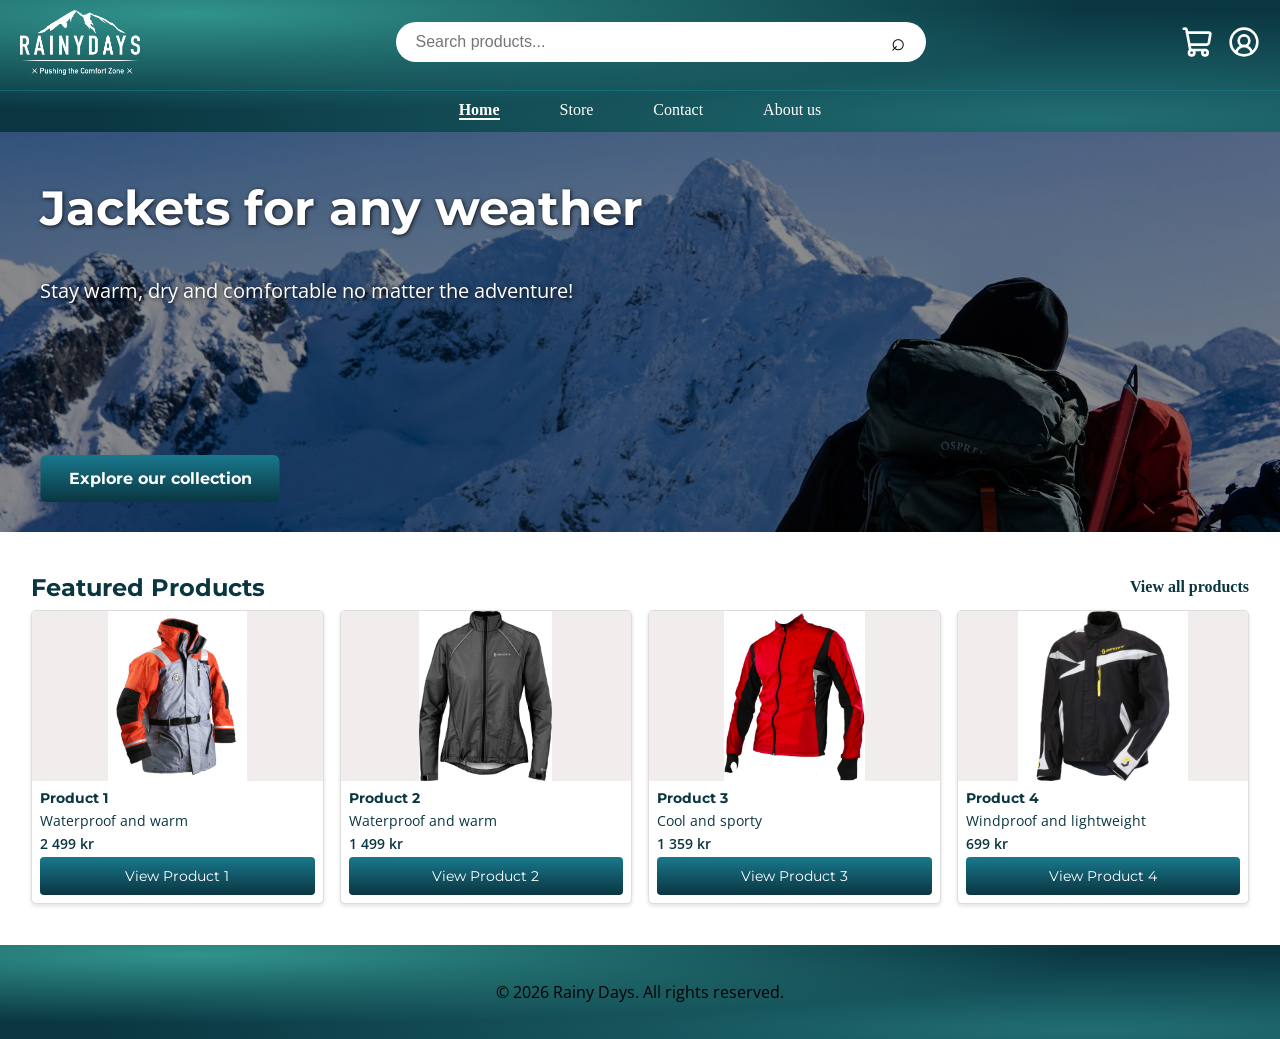
==== index.html @ b77938f1 "Moved folders Moved folder inside the GitHub folder.  Labled code with comments" ====
<!DOCTYPE html>
<html lang="en">

<head>
    <!-- Meta information -->
    <meta charset="UTF-8">
    <meta name="viewport" content="width=device-width, initial-scale=1.0">
    <meta name="description" content="Rainy Days offers outdoor clothing and jackets for every kind of weather.">

    <!-- Page title and favicon -->
    <title>Rainy Days | Outdoor Clothing</title>
    <link rel="icon" href="../Assignment/Fav icons/favicon-32x32.png" type="image/png">

    <!-- Google Fonts -->
    <link rel="stylesheet" href="https://fonts.googleapis.com/css2?family=Montserrat:wght@400;700&display=swap">
    <link rel="stylesheet" href="https://fonts.googleapis.com/css2?family=Open+Sans:wght@400;700&display=swap">

    <!-- Main stylesheet -->
    <link rel="stylesheet" href="css/styles.css">
</head>

<body>

    <!--_____________________________________ Accessibility _____________________________________-->

    <!-- Allows keyboard users to skip repeated navigation -->
    <a class="skip-link" href="#main-content">
        Skip to main content
    </a>


    <!--_____________________________________ Header _____________________________________-->

    <header>

        <!-- Header top -->
        <div class="header-top">

            <!-- Logo -->
            <a href="index.html" class="logo" aria-label="Rainy Days home">
                <img src="images/Rainy days/RainyDays_Logo.png" alt="">
            </a>

            <!-- Search bar -->
            <form class="search-bar" role="search" action="store.html" method="get">
                <label class="visually-hidden" for="site-search">Search products</label>

                <input
                    type="search"
                    id="site-search"
                    name="q"
                    placeholder="Search products..."
                >

                <button type="submit" aria-label="Search">
                    <span aria-hidden="true">⌕</span>
                </button>
            </form>

            <!-- Header icons -->
            <div class="header-icons">

                <!-- Shopping cart -->
                <a href="cart.html" class="cart-icon" aria-label="Shopping cart">
                    <img src="images/shopping-cart.svg" alt="">
                </a>

                <!-- User profile -->
                <a href="profile.html" class="profile-icon" aria-label="Your profile">
                    <img src="images/circle-user-round.svg" alt="">
                </a>

            </div>
        </div>

        <!-- Header divider -->
        <div class="divider" aria-hidden="true"></div>

        <!-- Main navigation -->
        <nav aria-label="Main navigation">
            <ul>
                <li><a href="index.html" class="active" aria-current="page">Home</a></li>
                <li><a href="store.html">Store</a></li>
                <li><a href="contact.html">Contact</a></li>
                <li><a href="about.html">About us</a></li>
            </ul>
        </nav>

    </header>


    <!--_____________________________________ Main Content _____________________________________-->

    <main id="main-content">

        <!--_____________________________________ Hero _____________________________________-->

        <section class="hero" aria-labelledby="hero-heading">

            <!-- Hero image -->
            <img
                src="images/Hero-Image.jpg"
                alt="A hiker exploring a snowy mountain landscape"
            >

            <!-- Hero text -->
            <div class="hero-text">
                <h1 id="hero-heading">Jackets for any weather</h1>
                <p>Stay warm, dry and comfortable no matter the adventure!</p>
            </div>

            <!-- Hero button -->
            <a href="store.html" class="hero-button">Explore our collection</a>

        </section>


        <!--_____________________________________ Featured Products _____________________________________-->

        <section class="featured-products" aria-labelledby="products-heading">

            <!-- Section heading -->
            <div class="section-heading">
                <h2 id="products-heading">Featured Products</h2>
                <a href="store.html" class="view-all">View all products</a>
            </div>

            <!-- Product grid -->
            <div class="product-grid">

                <article class="product-card">
                    <img src="images/Rainy days/RainyDays_Jacket1.jpg" alt="Product 1 jacket">

                    <div class="product-info">
                        <h3>Product 1</h3>
                        <p>Waterproof and warm</p>
                        <p class="product-price">2 499 kr</p>
                        <a href="product.html" class="view-button">View Product 1</a>
                    </div>
                </article>

                <article class="product-card">
                    <img src="images/Rainy days/RainyDays_Jacket2.jpg" alt="Product 2 jacket">

                    <div class="product-info">
                        <h3>Product 2</h3>
                        <p>Waterproof and warm</p>
                        <p class="product-price">1 499 kr</p>
                        <a href="product.html" class="view-button">View Product 2</a>
                    </div>
                </article>

                <article class="product-card">
                    <img src="images/Rainy days/RainyDays_Jacket3.jpg" alt="Product 3 jacket">

                    <div class="product-info">
                        <h3>Product 3</h3>
                        <p>Cool and sporty</p>
                        <p class="product-price">1 359 kr</p>
                        <a href="product.html" class="view-button">View Product 3</a>
                    </div>
                </article>

                <article class="product-card">
                    <img src="images/Rainy days/RainyDays_Jacket4.jpg" alt="Product 4 jacket">

                    <div class="product-info">
                        <h3>Product 4</h3>
                        <p>Windproof and lightweight</p>
                        <p class="product-price">699 kr</p>
                        <a href="product.html" class="view-button">View Product 4</a>
                    </div>
                </article>

            </div>
        </section>

    </main>


    <!--_____________________________________ Footer _____________________________________-->

    <footer class="site-footer">
        <p>&copy; 2026 Rainy Days. All rights reserved.</p>
    </footer>

</body>
</html>
---- css/styles.css ----
body {
    display: flex;
    flex-direction: column;
    min-height: 100vh;
    margin: 0;
}

h1 {
    font-family: 'Montserrat', sans-serif;
    font-size: 48px;
    font-weight: 700;
}

h2 {
    font-family: 'Montserrat', sans-serif;
    font-size: 28px;
    font-weight: 700;
    color: #0A3641;
}

p {
    font-family: 'Open Sans', sans-serif;
    font-size: 16px;
    font-weight: 400;
}

main {
    flex: 1;
}

/*_____________________________________ Header _____________________________________*/
header {
    padding: 10px 20px;
    background:
        radial-gradient(
            ellipse at 15% 10%,
            #31938c 0%,
            transparent 58%
        ),
        radial-gradient(
            ellipse at 85% 90%,
            #216e73 0%,
            transparent 65%
        ),
        #0A3641;
}

.header-top {
    display: flex;
    justify-content: space-between;
    align-items: center;
}

/*_____________________________________ Logo _____________________________________*/
.logo {
    display: flex;
    align-items: center;
    flex-shrink: 0;
}

.logo img {
    display: block;
    width: 120px;
    height: auto;
    filter: brightness(0) invert(1);
}

/*_____________________________________ Search bar _____________________________________*/
.search-bar {
    display: flex;
    align-items: center;
    width: 500px;
    padding: 5px 15px;
    background-color: #fff;
    border-radius: 25px;
}

.search-bar input {
    flex-grow: 1;
    padding: 5px;
    border: none;
    outline: none;
    font-size: 16px;
}

.search-bar button {
    background: none;
    border: none;
    font-size: 24px;
    cursor: pointer;
}

/*_____________________________________ Header icons _____________________________________*/
.header-icons {
    display: flex;
    align-items: center;
    gap: 15px;
}

.header-icons img {
    display: block;
    width: 32px;
    height: 32px;
    filter: brightness(0) invert(1);
}

/*_____________________________________ Header divider _____________________________________*/
.divider {
    height: 1px;
    margin: 15px -20px 0;
    background-color: #19788da6;
}

/*_____________________________________ Navigation _____________________________________*/
header nav {
    margin-top: 10px;
    margin-bottom: 3px;
}

header nav ul {
    display: flex;
    justify-content: center;
    margin: 0;
    padding: 0;
    list-style: none;
}

header nav a {
    margin: 0 30px;
    color: #fff;
    text-decoration: none;
}

header nav a.active {
    border-bottom: 2px solid #fff;
    font-weight: bold;
}

/*_____________________________________ Hero _________________________________________*/
.hero {
    position: relative;
}

.hero::after {
    content: "";
    position: absolute;
    inset: 0;
    background-color: rgba(0, 0, 0, 0.45);
    pointer-events: none;
}

.hero img {
    display: block;
    width: 100%;
    height: 400px;
    object-fit: cover;
}

/*_____________________________________ Hero text and button ______________________________*/
.hero-text,
.hero-button {
    position: absolute;
    z-index: 1;
    color: #fff;
}

.hero-text {
    top: 100px;
    left: 40px;
    transform: translateY(-50%);
    text-align: left;
    text-shadow: 1px 1px 4px rgba(0, 0, 0, 0.8);
}

.hero-text p {
    font-size: 20px;
}

.hero-button {
    bottom: 30px;
    left: 160px;
    padding: 14px 28px;
    background: linear-gradient(
        to bottom,
        #19788d,
        #0A3641
    );
    border-radius: 6px;
    color: white;
    font-family: 'Montserrat', sans-serif;
    font-size: 16px;
    font-weight: 700;
    text-decoration: none;
    transform: translateX(-50%);
    transition: background-color 0.3s ease;
}

.hero-button:hover {
    background-color: #19788d;
}

/*_____________________________________ Featured products ___________________________________*/
.featured-products,
.related-products {
    margin: 30px 20px;
    padding: 10px;
    border: 1px solid #fff;
    color: #0A3641;
}

/*_____________________________________ Section heading _____________________________________*/
.section-heading {
    display: flex;
    justify-content: space-between;
    align-items: center;
    gap: 15px;
    margin-bottom: 8px;
}

.section-heading h2 {
    margin: 0;
    font-size: 24px;
}

.view-all {
    color: #0A3641;
    font-weight: bold;
    text-decoration: none;
}

.view-all:hover {
    text-decoration: underline;
}

/*_____________________________________ Product grid _____________________________________*/
.product-grid {
    display: grid;
    grid-template-columns: repeat(4, minmax(0, 1fr));
    gap: 16px;
}

/*_____________________________________ Product card _____________________________________*/
.product-card {
    display: flex;
    flex-direction: column;
    min-width: 0;
    overflow: hidden;
    background-color: #fff;
    border: 1px solid #ddd;
    border-radius: 5px;
    box-shadow: 0 2px 4px rgba(0, 0, 0, 0.12);
}

.product-card img {
    display: block;
    width: 100%;
    height: 170px;
    background-color: #f1eded;
    object-fit: contain;
}

.product-info {
    display: flex;
    flex-direction: column;
    flex-grow: 1;
    padding: 8px;
}

.product-info h3 {
    margin: 0 0 4px;
    font-family: 'Montserrat', sans-serif;
    font-size: 14px;
}

.product-info p {
    margin: 0 0 4px;
    font-size: 14px;
}

.product-price {
    font-size: 14px;
    font-weight: 600;
}

.view-button,
.add-to-cart-button {
    display: block;
    margin-top: auto;
    padding: 10px 5px;
    background: linear-gradient(
        to bottom,
        #19788d,
        #0A3641
    );
    border-radius: 4px;
    color: #fff;
    font-family: 'Montserrat', sans-serif;
    font-size: 14px;
    text-align: center;
    text-decoration: none;
}

.view-button:hover,
.add-to-cart-button:hover {
    background: linear-gradient(
        to bottom,
        #2a9aaf,
        #19788d
    );
}

/*_____________________________________ Product page _______________________________*/
.product-page .product-image,
.product-page .product-info {
    flex: 1;
    min-width: 0;
}

.product-page {
    display: flex;
    align-items: center;
    gap: 60px;
    max-width: 1200px;
    margin: 40px auto;
    padding: 20px;
}

.product-page img {
    display: block;
    width: 100%;
    max-height: 450px;
    object-fit: contain;
}

.product-page h1 {
    color: #0A3641;
}

.size-option {
    display: flex;
    flex-direction: column;
    gap: 8px;
}

.size-option label {
    font-family: 'Montserrat', sans-serif;
    font-size: 14px;
    font-weight: 600;
    color: #0A3641;
}

.size-option select {
    width: 200px;
    padding: 8px;
    background-color: #fff;
    border: 1px solid #0A3641;
    border-radius: 4px;
    font-family: 'Open Sans', sans-serif;
    font-size: 14px;
    color: #0A3641;
    cursor: pointer;
}

.color-selector {
    display: flex;
    gap: 15px;
    margin: 0;
    padding: 0;
    border: none;
}

.color-selector legend {
    margin-bottom: 8px;
    color: #0A3641;
    font-family: 'Montserrat', sans-serif;
    font-size: 14px;
    font-weight: 600;
}

.color-selector input {
    appearance: none;
    width: 24px;
    height: 24px;
    margin: 0;
    border: 2px solid #ccc;
    border-radius: 50%;
    cursor: pointer;
}

.color-selector input[value="orange"] {
    background-color: #e67e22;
}

.color-selector input[value="blue"] {
    background-color: #2980b9;
}

.color-selector input[value="black"] {
    background-color: #222;
}

.color-selector input:checked {
    outline: 2px solid #0A3641;
    outline-offset: 2px;
}

.color-selector input:focus-visible {
    outline: 3px solid #19788d;
    outline-offset: 4px;
}

.product-page .product-info {
    gap: 15px;
}

/*_____________________________________ Store Page _____________________________________*/

.store-page {
    max-width: 1200px;
    margin: 40px auto;
    padding: 0 20px;
}

.store-filters {
    display: flex;
    gap: 10px;
    margin: 25px 0;
}

.store-filters button {
    padding: 10px 20px;
    background-color: #fff;
    border: 1px solid #0A3641;
    border-radius: 4px;
    color: #0A3641;
    font-family: 'Montserrat', sans-serif;
    font-size: 14px;
    cursor: pointer;
}

.store-filters button:hover {
    background-color: #0A3641;
    color: #fff;
}

.product-count {
    margin-bottom: 15px;
    color: #666;
    font-size: 14px;
}

/*_____________________________________ Footer _____________________________________*/
.site-footer {
    padding: 20px;
    background:
        radial-gradient(
            ellipse at 15% 10%,
            #31938c 0%,
            transparent 58%
        ),
        radial-gradient(
            ellipse at 85% 90%,
            #216e73 0%,
            transparent 65%
        ),
        #0A3641;
    text-align: center;
}

/* Accessibility: Skip link and visually hidden elements */
.skip-link,
.visually-hidden {
    position: absolute;
    width: 1px;
    height: 1px;
    margin: -1px;
    padding: 0;
    overflow: hidden;
    border: 0;
    clip-path: inset(50%);
    white-space: nowrap;
}

.skip-link:focus {
    position: fixed;
    top: 10px;
    left: 10px;
    z-index: 1000;
    width: auto;
    height: auto;
    margin: 0;
    padding: 12px 16px;
    overflow: visible;
    background: #fff;
    border: 2px solid #0A3641;
    color: #0A3641;
    clip-path: none;
    white-space: normal;
}
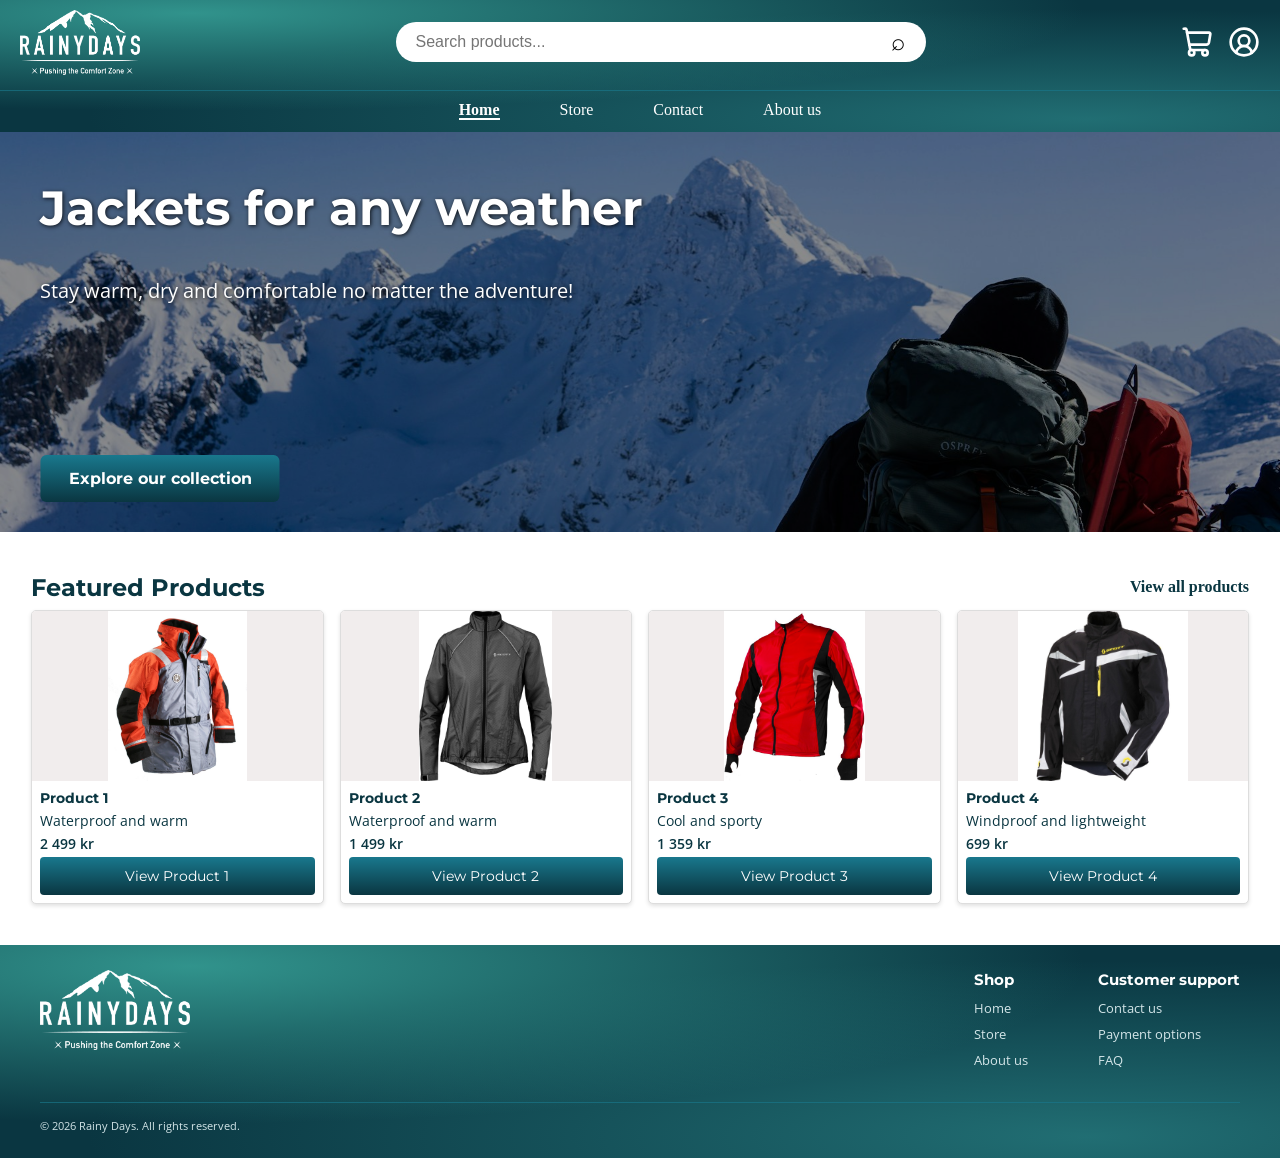
==== commit bcaa1913: "Updated Footer Added a new footer" ====
--- a/index.html
+++ b/index.html
@@ -181,8 +181,50 @@
     <!--_____________________________________ Footer _____________________________________-->
 
     <footer class="site-footer">
+
+    <!-- Footer main content -->
+    <div class="footer-content">
+
+        <!-- Footer logo -->
+        <a href="index.html" class="footer-logo" aria-label="Rainy Days home">
+            <img src="images/Rainy days/RainyDays_Logo.png" alt="">
+        </a>
+
+        <!-- Footer navigation -->
+        <nav class="footer-navigation" aria-label="Footer navigation">
+
+            <!-- Shop links -->
+            <div class="footer-section">
+                <h2>Shop</h2>
+                <ul>
+                    <li><a href="index.html">Home</a></li>
+                    <li><a href="store.html">Store</a></li>
+                    <li><a href="about.html">About us</a></li>
+                </ul>
+            </div>
+
+            <!-- Customer support links -->
+            <div class="footer-section">
+                <h2>Customer support</h2>
+                <ul>
+                    <li><a href="contact.html">Contact us</a></li>
+                    <li><a href="payment.html">Payment options</a></li>
+                    <li><a href="faq.html">FAQ</a></li>
+                </ul>
+            </div>
+
+        </nav>
+    </div>
+
+    <!-- Footer divider -->
+    <div class="footer-divider" aria-hidden="true"></div>
+
+    <!-- Footer bottom -->
+    <div class="footer-bottom">
         <p>&copy; 2026 Rainy Days. All rights reserved.</p>
-    </footer>
+    </div>
+
+</footer>
 
 </body>
 </html>
--- a/css/styles.css
+++ b/css/styles.css
@@ -451,20 +451,80 @@
 
 /*_____________________________________ Footer _____________________________________*/
 .site-footer {
-    padding: 20px;
+    padding: 25px 40px;
     background:
-        radial-gradient(
-            ellipse at 15% 10%,
-            #31938c 0%,
-            transparent 58%
-        ),
-        radial-gradient(
-            ellipse at 85% 90%,
-            #216e73 0%,
-            transparent 65%
-        ),
+        radial-gradient(ellipse at 15% 10%, #31938c 0%, transparent 58%),
+        radial-gradient(ellipse at 85% 90%, #216e73 0%, transparent 65%),
         #0A3641;
-    text-align: center;
+    color: #fff;
+}
+
+/* Footer main content */
+.footer-content {
+    display: flex;
+    justify-content: space-between;
+    align-items: flex-start;
+    gap: 40px;
+}
+
+/* Footer logo */
+.footer-logo img {
+    display: block;
+    width: 150px;
+    height: auto;
+    filter: brightness(0) invert(1);
+}
+
+/* Footer navigation */
+.footer-navigation {
+    display: flex;
+    gap: 70px;
+}
+
+/* Footer sections */
+.footer-section h2 {
+    margin: 0 0 10px;
+    color: #fff;
+    font-family: 'Montserrat', sans-serif;
+    font-size: 15px;
+    font-weight: 700;
+}
+
+.footer-section ul {
+    margin: 0;
+    padding: 0;
+    list-style: none;
+}
+
+.footer-section li {
+    margin-bottom: 8px;
+}
+
+.footer-section a {
+    color: #d3e5e8;
+    font-family: 'Open Sans', sans-serif;
+    font-size: 13px;
+    text-decoration: none;
+}
+
+.footer-section a:hover {
+    color: #fff;
+    text-decoration: underline;
+}
+
+/* Footer divider */
+.footer-divider {
+    height: 1px;
+    margin: 25px 0 15px;
+    background-color: #19788da6;
+}
+
+/* Footer bottom */
+.footer-bottom p {
+    margin: 0;
+    color: #d3e5e8;
+    font-size: 11px;
+    text-align: left;
 }
 
 /* Accessibility: Skip link and visually hidden elements */
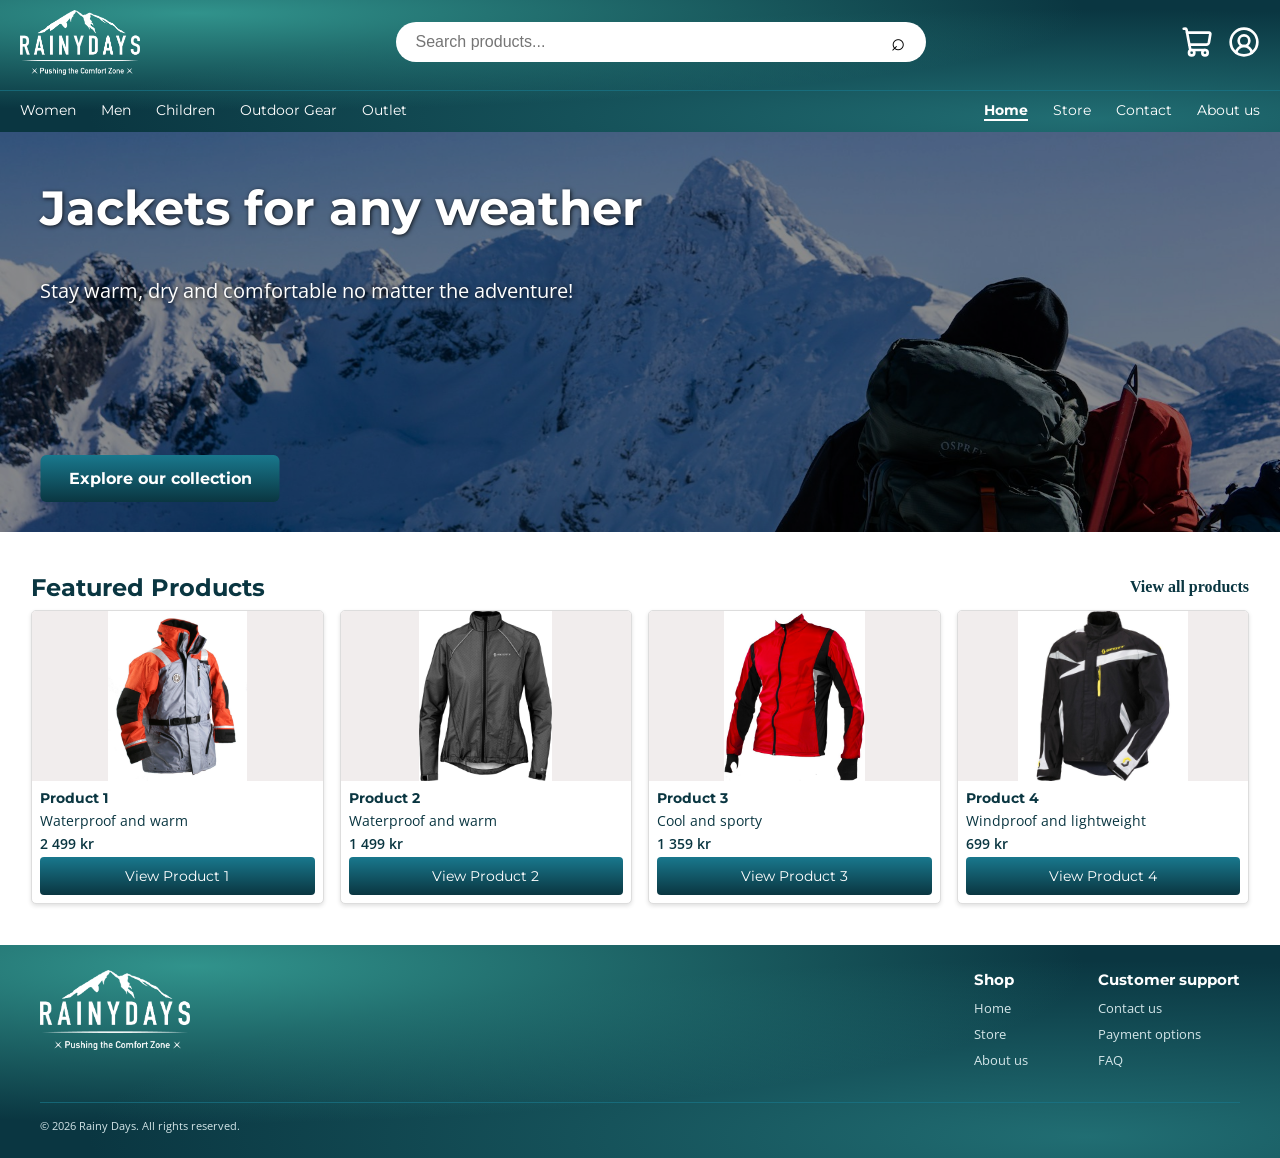
==== commit 6080e170: "Updated Header Update to the headers navigation bar." ====
--- a/index.html
+++ b/index.html
@@ -75,16 +75,32 @@
 
         <!-- Header divider -->
         <div class="divider" aria-hidden="true"></div>
-
-        <!-- Main navigation -->
-        <nav aria-label="Main navigation">
-            <ul>
-                <li><a href="index.html" class="active" aria-current="page">Home</a></li>
-                <li><a href="store.html">Store</a></li>
-                <li><a href="contact.html">Contact</a></li>
-                <li><a href="about.html">About us</a></li>
-            </ul>
-        </nav>
+        
+                <!-- Header navigation -->
+        <div class="header-navigation">
+
+            <!-- Product categories -->
+            <nav class="category-nav" aria-label="Product categories">
+                <ul>
+                    <li><a href="store.html">Women</a></li>
+                    <li><a href="store.html">Men</a></li>
+                    <li><a href="store.html">Children</a></li>
+                    <li><a href="store.html">Outdoor Gear</a></li>
+                    <li><a href="store.html">Outlet</a></li>
+                </ul>
+            </nav>
+
+            <!-- Main navigation -->
+            <nav class="main-nav" aria-label="Main navigation">
+                <ul>
+                    <li><a href="index.html" class="active" aria-current="page">Home</a></li>
+                    <li><a href="store.html">Store</a></li>
+                    <li><a href="contact.html">Contact</a></li>
+                    <li><a href="about.html">About us</a></li>
+                </ul>
+            </nav>
+
+        </div>
 
     </header>
 
--- a/css/styles.css
+++ b/css/styles.css
@@ -112,28 +112,43 @@
 }
 
 /*_____________________________________ Navigation _____________________________________*/
-header nav {
+/* Navigation container */
+.header-navigation {
+    display: flex;
+    justify-content: space-between;
+    align-items: center;
+    gap: 30px;
     margin-top: 10px;
     margin-bottom: 3px;
 }
 
-header nav ul {
-    display: flex;
-    justify-content: center;
+/* Navigation lists */
+.header-navigation nav ul {
+    display: flex;
+    align-items: center;
+    gap: 25px;
     margin: 0;
     padding: 0;
     list-style: none;
 }
 
-header nav a {
-    margin: 0 30px;
-    color: #fff;
+/* Navigation links */
+.header-navigation nav a {
+    color: #fff;
+    font-family: 'Montserrat', sans-serif;
+    font-size: 14px;
     text-decoration: none;
 }
 
-header nav a.active {
+/* Active page */
+.header-navigation nav a.active {
     border-bottom: 2px solid #fff;
     font-weight: bold;
+}
+
+/* Navigation hover */
+.header-navigation nav a:hover {
+    text-decoration: underline;
 }
 
 /*_____________________________________ Hero _________________________________________*/
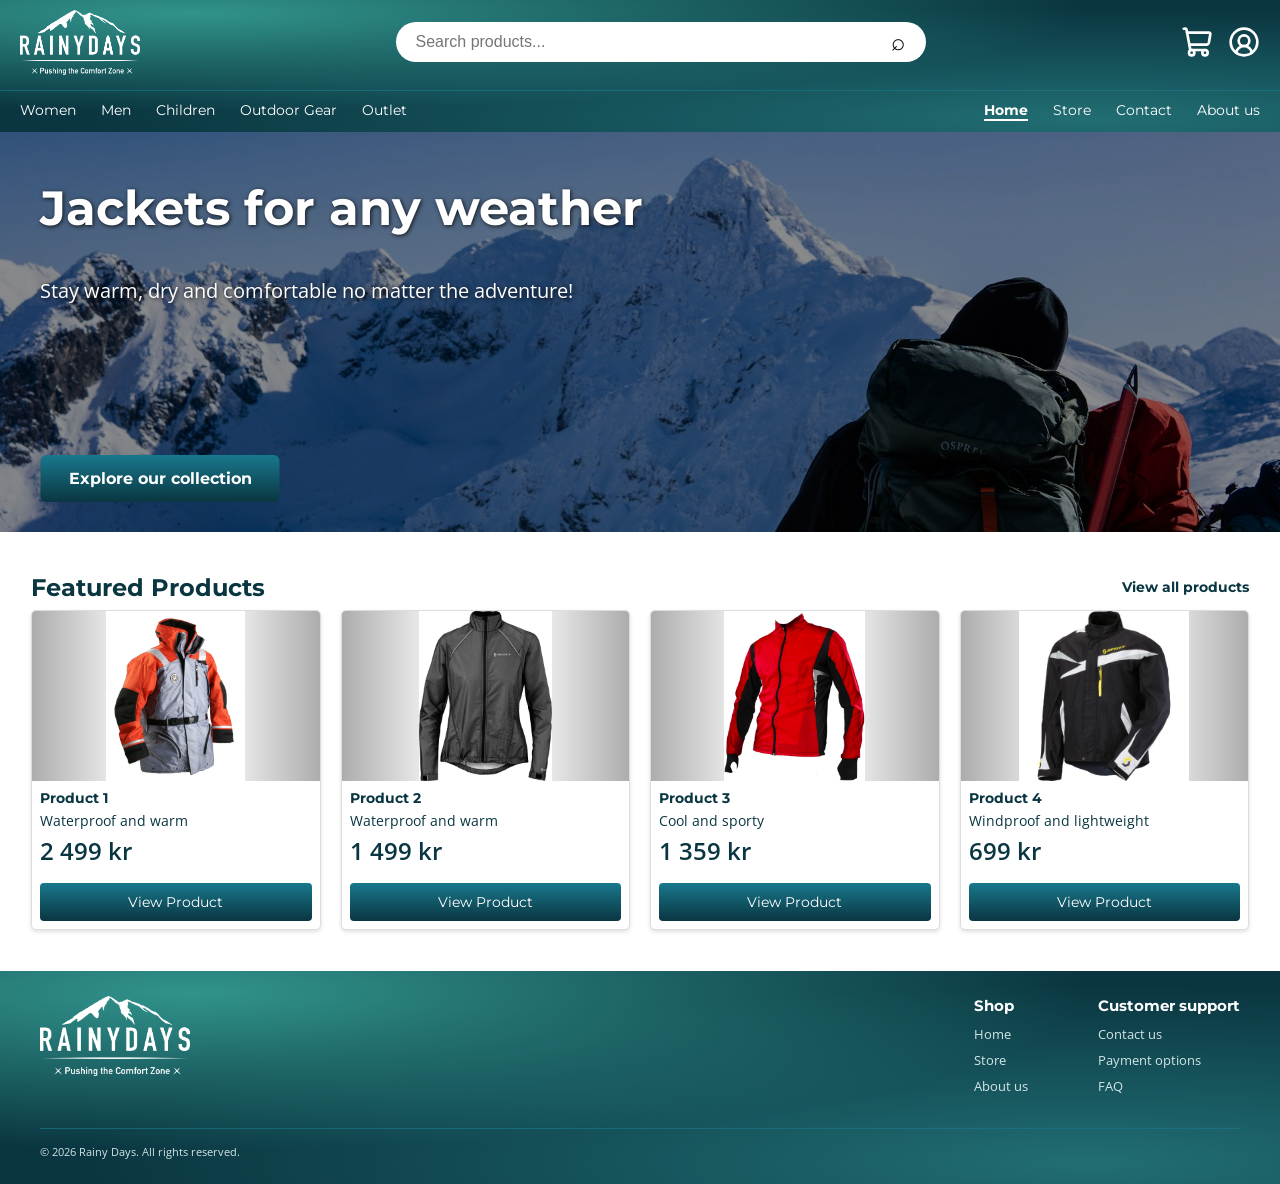
==== commit 4cac06ca: "Added cart -Added cart -Fixed buttons -found an easier method to add color change to buttons" ====
--- a/index.html
+++ b/index.html
@@ -151,7 +151,7 @@
                         <h3>Product 1</h3>
                         <p>Waterproof and warm</p>
                         <p class="product-price">2 499 kr</p>
-                        <a href="product.html" class="view-button">View Product 1</a>
+                        <a href="product.html" class="view-button">View Product</a>
                     </div>
                 </article>
 
@@ -162,7 +162,7 @@
                         <h3>Product 2</h3>
                         <p>Waterproof and warm</p>
                         <p class="product-price">1 499 kr</p>
-                        <a href="product.html" class="view-button">View Product 2</a>
+                        <a href="product.html" class="view-button">View Product</a>
                     </div>
                 </article>
 
@@ -173,7 +173,7 @@
                         <h3>Product 3</h3>
                         <p>Cool and sporty</p>
                         <p class="product-price">1 359 kr</p>
-                        <a href="product.html" class="view-button">View Product 3</a>
+                        <a href="product.html" class="view-button">View Product</a>
                     </div>
                 </article>
 
@@ -184,7 +184,7 @@
                         <h3>Product 4</h3>
                         <p>Windproof and lightweight</p>
                         <p class="product-price">699 kr</p>
-                        <a href="product.html" class="view-button">View Product 4</a>
+                        <a href="product.html" class="view-button">View Product</a>
                     </div>
                 </article>
 
--- a/css/styles.css
+++ b/css/styles.css
@@ -5,6 +5,10 @@
     margin: 0;
 }
 
+main {
+    flex: 1;
+}
+
 h1 {
     font-family: 'Montserrat', sans-serif;
     font-size: 48px;
@@ -14,6 +18,13 @@
 h2 {
     font-family: 'Montserrat', sans-serif;
     font-size: 28px;
+    font-weight: 700;
+    color: #0A3641;
+}
+
+h3 {
+    font-family: 'Montserrat', sans-serif;
+    font-size: 20px;
     font-weight: 700;
     color: #0A3641;
 }
@@ -22,10 +33,6 @@
     font-family: 'Open Sans', sans-serif;
     font-size: 16px;
     font-weight: 400;
-}
-
-main {
-    flex: 1;
 }
 
 /*_____________________________________ Header _____________________________________*/
@@ -171,7 +178,6 @@
     object-fit: cover;
 }
 
-/*_____________________________________ Hero text and button ______________________________*/
 .hero-text,
 .hero-button {
     position: absolute;
@@ -207,11 +213,7 @@
     font-weight: 700;
     text-decoration: none;
     transform: translateX(-50%);
-    transition: background-color 0.3s ease;
-}
-
-.hero-button:hover {
-    background-color: #19788d;
+    transition: filter 0.3s ease;
 }
 
 /*_____________________________________ Featured products ___________________________________*/
@@ -239,6 +241,8 @@
 
 .view-all {
     color: #0A3641;
+    font-family: 'Montserrat', sans-serif;
+    font-size: 14px;
     font-weight: bold;
     text-decoration: none;
 }
@@ -251,7 +255,7 @@
 .product-grid {
     display: grid;
     grid-template-columns: repeat(4, minmax(0, 1fr));
-    gap: 16px;
+    gap: 20px;
 }
 
 /*_____________________________________ Product card _____________________________________*/
@@ -270,7 +274,13 @@
     display: block;
     width: 100%;
     height: 170px;
-    background-color: #f1eded;
+     background: linear-gradient(
+        to right,
+        #acacac,
+        #f7f6f6,
+        #f7f6f6,
+        #acacac
+    );
     object-fit: contain;
 }
 
@@ -282,8 +292,7 @@
 }
 
 .product-info h3 {
-    margin: 0 0 4px;
-    font-family: 'Montserrat', sans-serif;
+    margin: 0 0 4px; 
     font-size: 14px;
 }
 
@@ -292,9 +301,12 @@
     font-size: 14px;
 }
 
-.product-price {
-    font-size: 14px;
+.product-info .product-price {
+    font-size: 24px;
     font-weight: 600;
+    margin-bottom: 16px;
+    color: #0A3641;
+    
 }
 
 .view-button,
@@ -315,15 +327,6 @@
     text-decoration: none;
 }
 
-.view-button:hover,
-.add-to-cart-button:hover {
-    background: linear-gradient(
-        to bottom,
-        #2a9aaf,
-        #19788d
-    );
-}
-
 /*_____________________________________ Product page _______________________________*/
 .product-page .product-image,
 .product-page .product-info {
@@ -464,6 +467,104 @@
     font-size: 14px;
 }
 
+/*_____________________________________ Shopping Cart _____________________________________*/
+.cart-page {
+    max-width: 1100px;
+    margin: 60px auto;
+    padding: 0 40px;
+}
+
+.cart-page h1 {
+    margin-bottom: 40px;
+    color: #0A3641;
+}
+
+/* Product */
+
+.cart-item {
+    display: flex;
+    align-items: center;
+    gap: 30px;
+    padding: 20px;
+    border: 1px solid #ddd;
+    border-radius: 8px;
+}
+
+.cart-item img {
+    width: 180px;
+    height: 180px;
+    object-fit: contain;
+    background: #f1eded;
+    border-radius: 6px;
+}
+
+.cart-item-info {
+    flex: 1;
+}
+
+.cart-item-info h2 {
+    font-size: 22px;
+    margin-bottom: 12px;
+}
+
+.cart-item-info p {
+    margin: 5px 0;
+}
+
+.cart-item-info .cart-price {
+    font-size: 24px;
+    font-weight: 700;
+    margin-top: 25px;
+}
+
+/* Quantity */
+
+.cart-quantity {
+    padding-right: 20px;
+}
+
+/* Total */
+
+.cart-total {
+    display: flex;
+    justify-content: flex-end;
+    margin-top: 40px;
+    padding-top: 20px;
+    border-top: 1px solid #ddd;
+}
+
+.cart-total p {
+    font-size: 22px;
+}
+
+/* Buttons */
+
+.cart-actions {
+    display: flex;
+    justify-content: space-between;
+    margin-top: 40px;
+}
+
+.cart-back-button,
+.cart-checkout-button {
+    display: inline-block;
+    padding: 14px 30px;
+    border-radius: 6px;
+    font-family: 'Montserrat', sans-serif;
+    font-weight: 700;
+    text-decoration: none;
+}
+
+.cart-back-button {
+    color: #0A3641;
+    border: 1px solid #0A3641;
+}
+
+.cart-checkout-button {
+    color: #fff;
+    background: linear-gradient(to bottom, #19788d, #0A3641);
+}
+
 /*_____________________________________ Footer _____________________________________*/
 .site-footer {
     padding: 25px 40px;
@@ -500,9 +601,7 @@
 .footer-section h2 {
     margin: 0 0 10px;
     color: #fff;
-    font-family: 'Montserrat', sans-serif;
     font-size: 15px;
-    font-weight: 700;
 }
 
 .footer-section ul {
@@ -541,6 +640,24 @@
     font-size: 11px;
     text-align: left;
 }
+
+/*_______________________Shared effects__________________________ */
+
+/* button transition animation */
+.hero-button,
+.view-button,
+.add-to-cart-button,
+.cart-checkout-button {
+    transition: filter 0.3s ease;
+}
+
+.hero-button:hover,
+.view-button:hover,
+.add-to-cart-button:hover,
+.cart-checkout-button:hover {
+    filter: brightness(1.25);
+}
+
 
 /* Accessibility: Skip link and visually hidden elements */
 .skip-link,
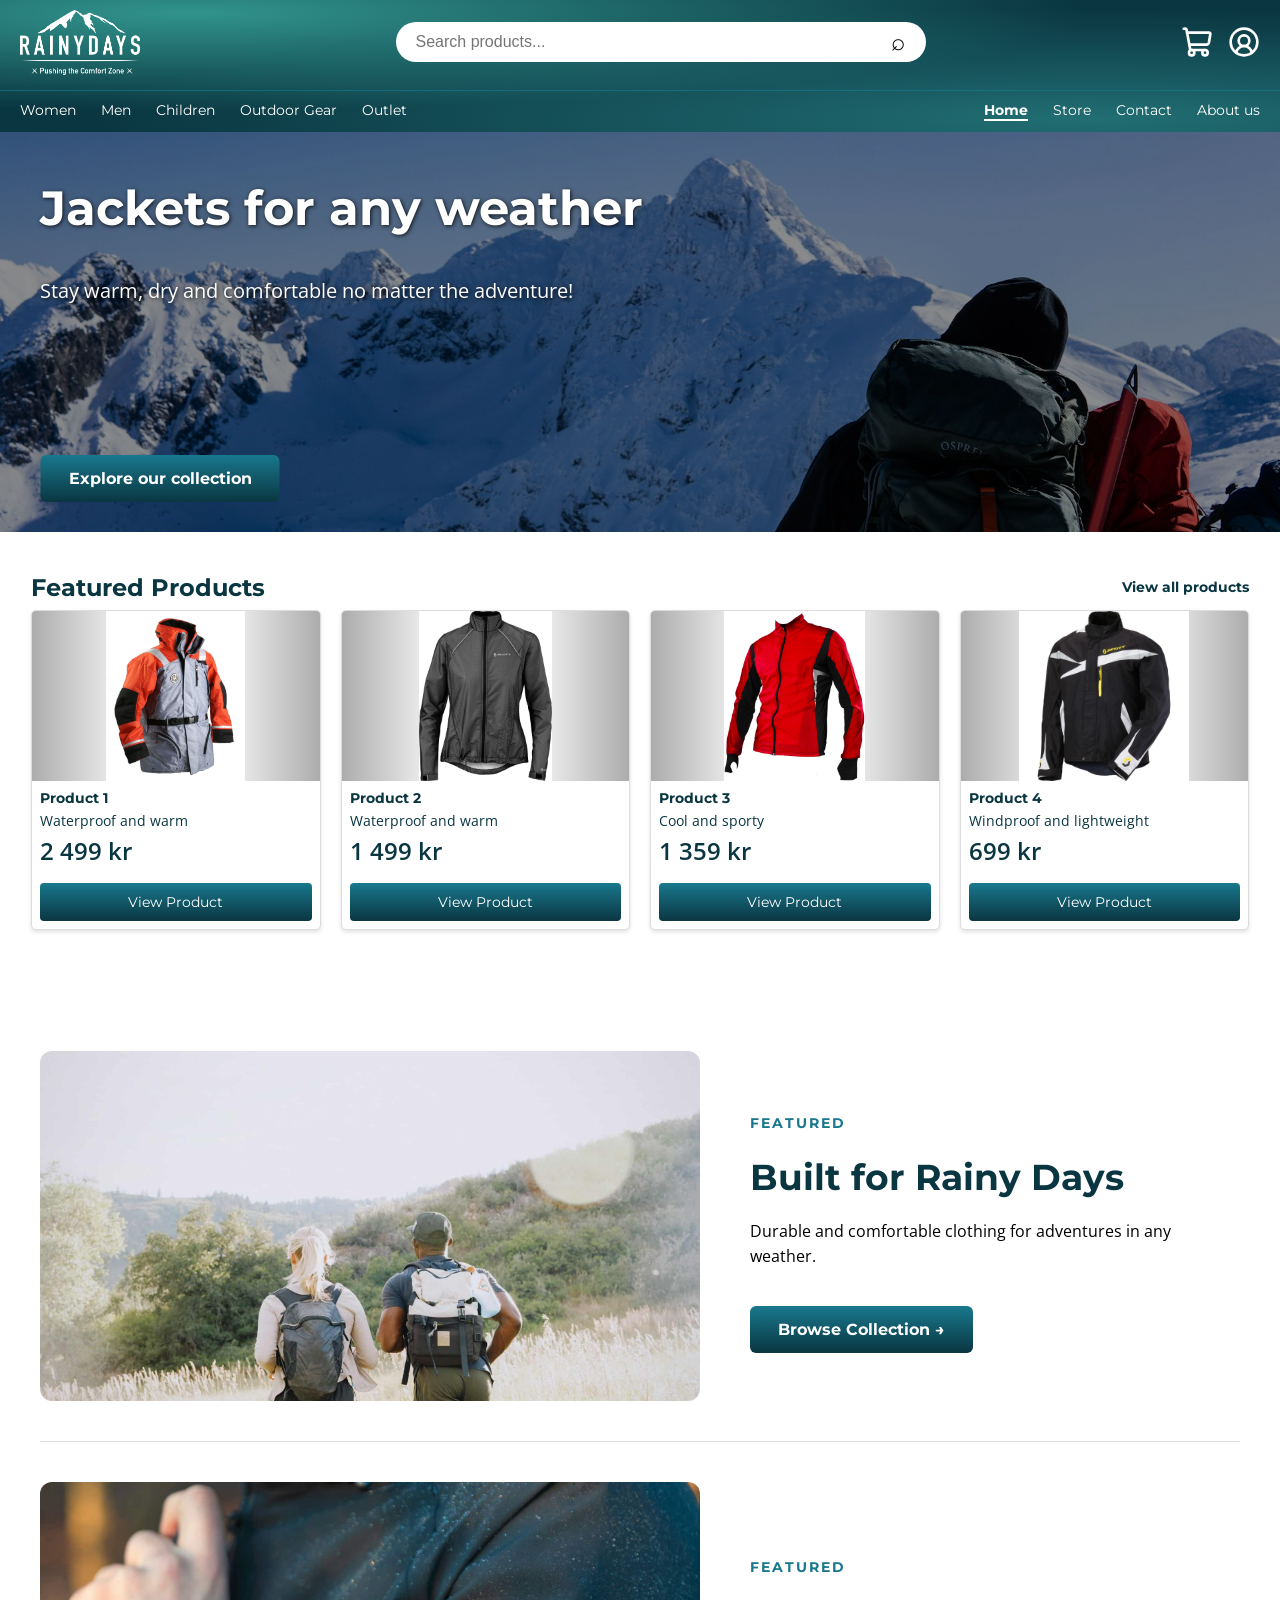
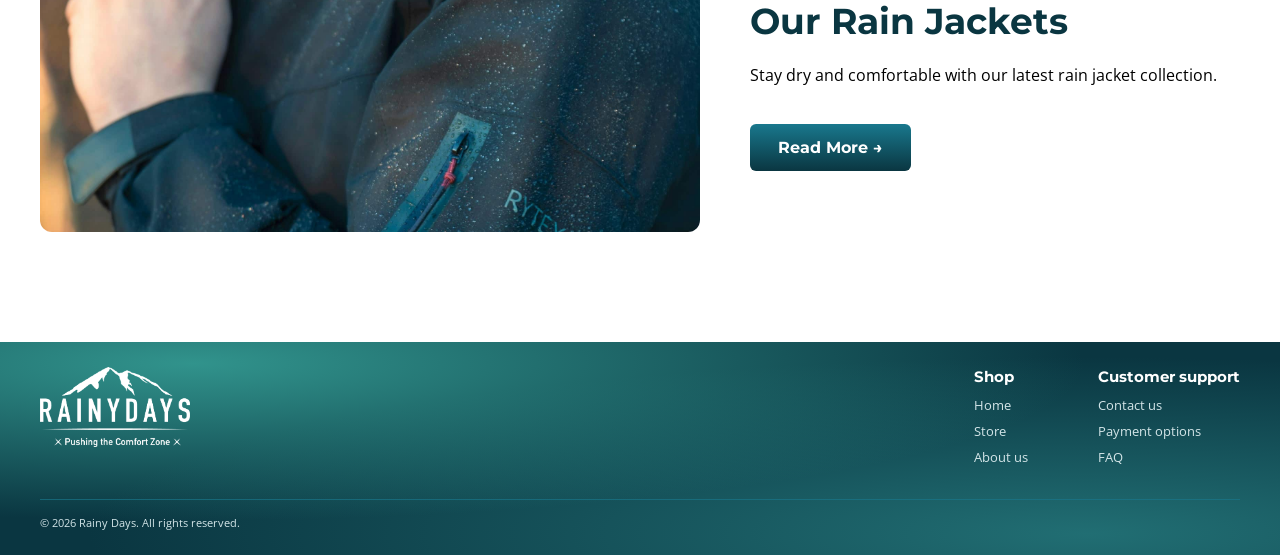
==== commit ed338469: "Added section to Index Added a new section to fill in space on the Index page." ====
--- a/index.html
+++ b/index.html
@@ -191,6 +191,32 @@
             </div>
         </section>
 
+        <section class="explore-section" aria-label="Explore more clothing">
+
+    <article class="explore-item">
+        <img src="images/Rainy days/Two-people-hiking.jpg" alt="Hikers exploring the mountains">
+
+        <div class="explore-info">
+            <p class="explore-category">Featured</p>
+            <h2>Built for Rainy Days</h2>
+            <p>Durable and comfortable clothing for adventures in any weather.</p>
+            <a href="store.html" class="explore-button">Browse Collection →</a>
+        </div>
+    </article>
+
+    <article class="explore-item">
+        <img src="images/Rainy days/Man-jacket.jpg" alt="Water droplets on a rain jacket">
+
+        <div class="explore-info">
+            <p class="explore-category">Featured</p>
+            <h2>Our Rain Jackets</h2>
+            <p>Stay dry and comfortable with our latest rain jacket collection.</p>
+            <a href="store.html" class="explore-button">Read More →</a>
+        </div>
+    </article>
+
+</section>
+
     </main>
 
 
--- a/css/styles.css
+++ b/css/styles.css
@@ -10,23 +10,22 @@
 }
 
 h1 {
+    font-size: 48px;
+}
+
+h2 {
+    font-size: 28px;
+    color: #0A3641;
+}
+
+h3 {
+    font-size: 20px;
+    color: #0A3641;
+}
+
+h1, h2, h3 {
     font-family: 'Montserrat', sans-serif;
-    font-size: 48px;
     font-weight: 700;
-}
-
-h2 {
-    font-family: 'Montserrat', sans-serif;
-    font-size: 28px;
-    font-weight: 700;
-    color: #0A3641;
-}
-
-h3 {
-    font-family: 'Montserrat', sans-serif;
-    font-size: 20px;
-    font-weight: 700;
-    color: #0A3641;
 }
 
 p {
@@ -327,9 +326,95 @@
     text-decoration: none;
 }
 
+/*_____________________________________ Explore More _____________________________________*/
+
+.explore-section {
+    max-width: 1200px;
+    margin: 70px auto;
+    padding: 0 40px;
+}
+
+.explore-item {
+    display: flex;
+    align-items: center;
+    gap: 50px;
+    padding: 40px 0;
+    border-bottom: 1px solid #ddd;
+}
+
+.explore-item:last-child {
+    border-bottom: none;
+}
+
+.explore-item img {
+    width: 55%;
+    height: 350px;
+    object-fit: cover;
+    border-radius: 12px;
+}
+
+.explore-info {
+    flex: 1;
+}
+
+.explore-info .explore-category {
+    color: #19788d;
+    font-family: 'Montserrat', sans-serif;
+    font-size: 14px;
+    font-weight: 700;
+    text-transform: uppercase;
+    letter-spacing: 2px;
+}
+
+.explore-info h2 {
+    font-size: 36px;
+    margin: 20px 0;
+}
+
+.explore-info p {
+    line-height: 1.6;
+}
+
+.explore-button {
+    display: inline-block;
+    margin-top: 20px;
+    padding: 14px 28px;
+    background: linear-gradient(to bottom, #19788d, #0A3641);
+    color: #fff;
+    font-family: 'Montserrat', sans-serif;
+    font-weight: 700;
+    text-decoration: none;
+    border-radius: 6px;
+}
+
+/* Mobile */
+
+@media (max-width: 600px) {
+    .explore-section {
+        margin: 30px auto;
+        padding: 0 20px;
+    }
+
+    .explore-item {
+        flex-direction: column;
+        align-items: stretch;
+        gap: 20px;
+        padding: 30px 0;
+    }
+
+    .explore-item img {
+        width: 100%;
+        height: 230px;
+    }
+
+    .explore-info h2 {
+        font-size: 26px;
+    }
+}
+
 /*_____________________________________ Product page _______________________________*/
 .product-page .product-image,
-.product-page .product-info {
+.product-buttons {
     flex: 1;
     min-width: 0;
 }
@@ -565,6 +650,104 @@
     background: linear-gradient(to bottom, #19788d, #0A3641);
 }
 
+/*_____________________________________ Checkout _____________________________________*/
+
+.checkout-page {
+    max-width: 1100px;
+    margin: 60px auto;
+    padding: 0 40px;
+}
+
+.checkout-content {
+    display: grid;
+    grid-template-columns: 2fr 1fr;
+    gap: 40px;
+    margin-top: 30px;
+}
+
+.checkout-form,
+.order-summary {
+    padding: 30px;
+    border: 1px solid #ddd;
+    border-radius: 8px;
+}
+
+.checkout-form {
+    display: flex;
+    flex-direction: column;
+    gap: 12px;
+}
+
+.checkout-form h2 {
+    margin: 15px 0;
+}
+
+.checkout-form label {
+    font-family: 'Open Sans', sans-serif;
+    font-size: 14px;
+    font-weight: 600;
+}
+
+.checkout-form input {
+    padding: 12px;
+    border: 1px solid #ccc;
+    border-radius: 5px;
+}
+
+.checkout-form button {
+    margin-top: 20px;
+    padding: 14px;
+    background: #0A3641;
+    color: white;
+    border: none;
+    border-radius: 6px;
+    cursor: pointer;
+}
+
+/* Card Details */
+
+.card-details-row {
+    display: flex;
+    gap: 20px;
+}
+
+.card-details-row div {
+    flex: 1;
+    min-width: 0;
+}
+
+.card-details-row label {
+    display: block;
+    margin-bottom: 12px;
+}
+
+.card-details-row input {
+    width: 100%;
+    box-sizing: border-box;
+}
+
+.order-summary {
+    align-self: start;
+}
+
+.order-summary p {
+    display: flex;
+    justify-content: space-between;
+    gap: 15px;
+}
+
+.order-summary a {
+    display: inline-block;
+    margin-top: 25px;
+    color: #0A3641;
+}
+
+@media (max-width: 700px) {
+    .checkout-content {
+        grid-template-columns: 1fr;
+    }
+}
+
 /*_____________________________________ Footer _____________________________________*/
 .site-footer {
     padding: 25px 40px;
@@ -647,14 +830,16 @@
 .hero-button,
 .view-button,
 .add-to-cart-button,
-.cart-checkout-button {
+.cart-checkout-button
+.explore-button {
     transition: filter 0.3s ease;
 }
 
 .hero-button:hover,
 .view-button:hover,
 .add-to-cart-button:hover,
-.cart-checkout-button:hover {
+.cart-checkout-button:hover,
+.explore-button:hover {
     filter: brightness(1.25);
 }
 
@@ -688,4 +873,162 @@
     color: #0A3641;
     clip-path: none;
     white-space: normal;
+}
+
+/*Media*/
+@media (max-width: 600px) {
+
+    h1 {
+        font-size: 30px;
+    }
+
+    h2 {
+        font-size: 22px;
+    }
+
+    /* Header */
+
+    .header-top {
+        flex-wrap: wrap;
+        gap: 15px;
+    }
+
+    .logo img {
+        width: 100px;
+    }
+
+    .search-bar {
+        order: 3;
+        width: 100%;
+        box-sizing: border-box;
+    }
+
+    .search-bar input {
+        min-width: 0;
+    }
+
+    .header-navigation {
+        flex-direction: column;
+        gap: 15px;
+    }
+
+    .header-navigation nav ul {
+        justify-content: center;
+        flex-wrap: wrap;
+        gap: 12px;
+    }
+
+    /* Hero */
+
+    .hero img {
+        height: 300px;
+    }
+
+    .hero-text {
+        top: 90px;
+        left: 20px;
+        right: 20px;
+    }
+
+    .hero-text p {
+        font-size: 16px;
+    }
+
+    .hero-button {
+        left: 20px;
+        bottom: 20px;
+        transform: none;
+        font-size: 14px;
+    }
+
+    /* Products */
+
+    .product-grid {
+        grid-template-columns: repeat(2, minmax(0, 1fr));
+        gap: 10px;
+    }
+
+    .product-card img {
+        height: 140px;
+    }
+
+    .product-info .product-price {
+        font-size: 18px;
+    }
+
+    .product-page {
+        flex-direction: column;
+        margin: 20px auto;
+        gap: 20px;
+    }
+
+    .store-filters {
+        flex-wrap: wrap;
+    }
+
+    /* Cart */
+
+    .cart-page,
+    .checkout-page {
+        padding: 0 20px;
+        margin: 30px auto;
+    }
+
+    .cart-item {
+        flex-wrap: wrap;
+        gap: 15px;
+    }
+
+    .cart-item img {
+        width: 110px;
+        height: 110px;
+    }
+
+    .cart-quantity {
+        padding-right: 0;
+    }
+
+    .cart-actions {
+        gap: 10px;
+    }
+
+    .cart-actions a {
+        padding: 12px;
+        font-size: 12px;
+        text-align: center;
+    }
+
+    /* Checkout */
+
+    .checkout-content {
+        grid-template-columns: 1fr;
+        gap: 20px;
+    }
+
+    .checkout-form,
+    .order-summary {
+        padding: 20px;
+        min-width: 0;
+    }
+
+    .checkout-form input {
+        min-width: 0;
+        box-sizing: border-box;
+    }
+
+    /* Footer */
+
+    .footer-content {
+        flex-direction: column;
+        gap: 25px;
+    }
+
+    .footer-navigation {
+        flex-wrap: wrap;
+        gap: 30px;
+    }
+
+    .site-footer {
+        padding: 25px 20px;
+    }
 }
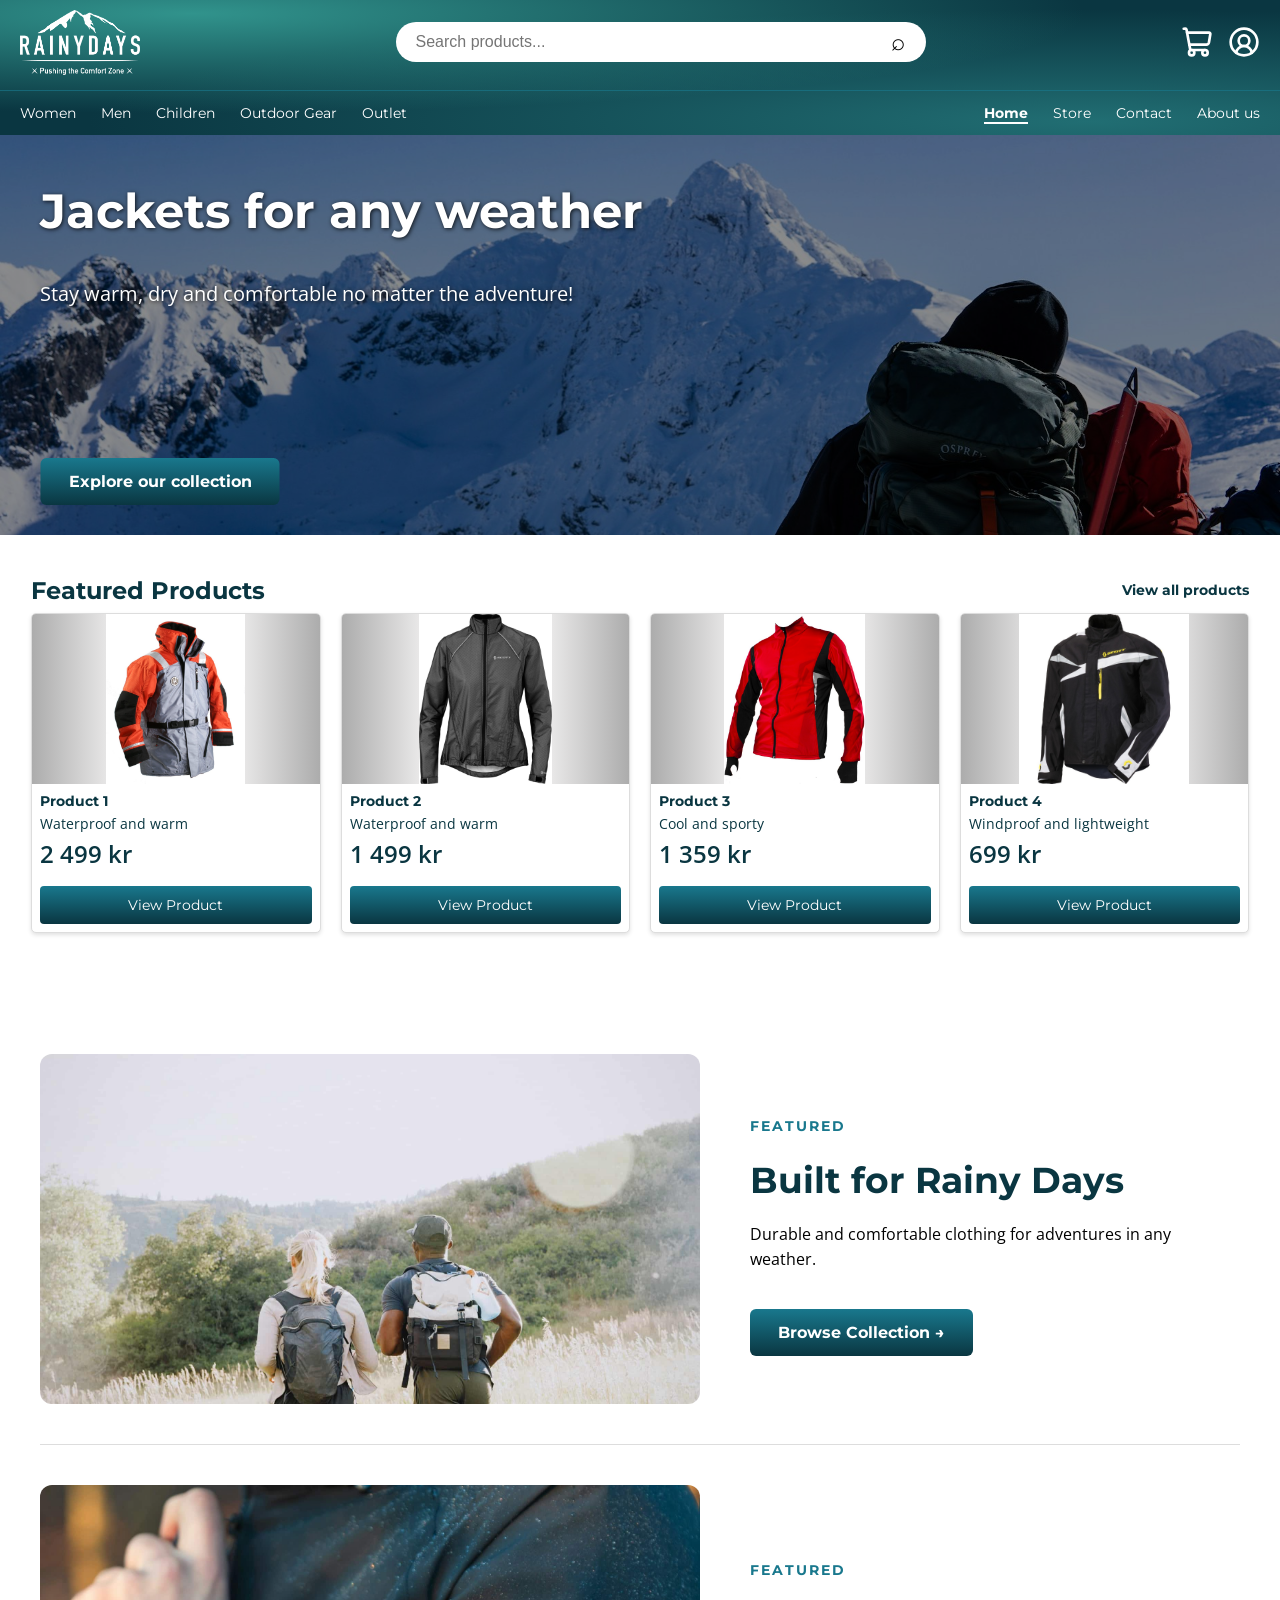
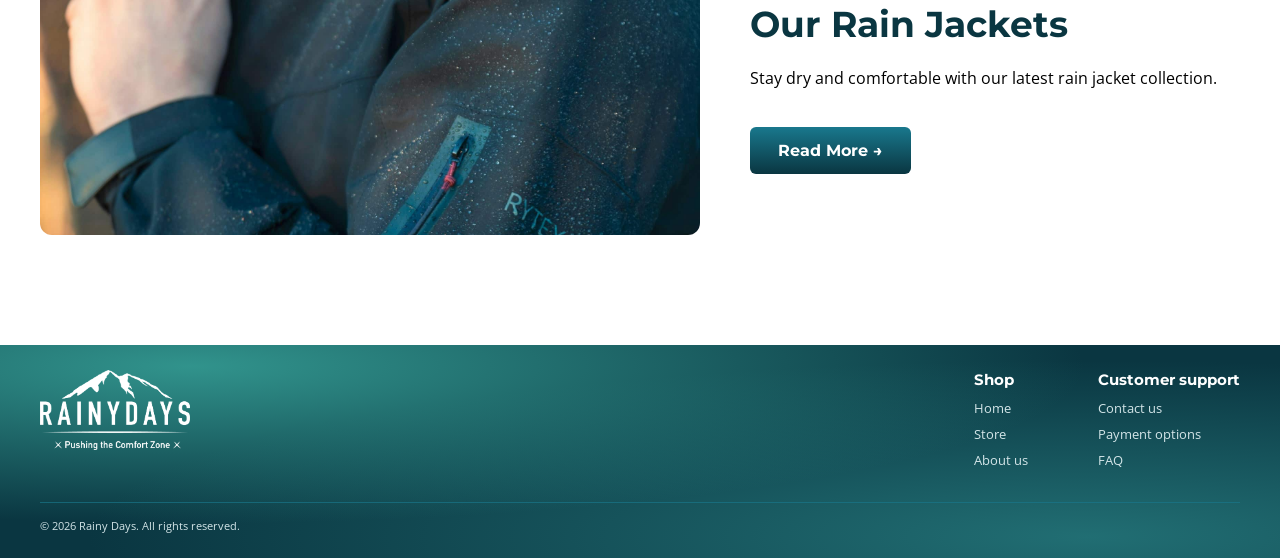
==== commit c317f751: "Cleaned up code Cleaned up code in html and css before submitting task for peer review." ====
--- a/index.html
+++ b/index.html
@@ -9,7 +9,7 @@
 
     <!-- Page title and favicon -->
     <title>Rainy Days | Outdoor Clothing</title>
-    <link rel="icon" href="../Assignment/Fav icons/favicon-32x32.png" type="image/png">
+    <link rel="icon" href="Fav icons/favicon-32x32.png" type="image/png">
 
     <!-- Google Fonts -->
     <link rel="stylesheet" href="https://fonts.googleapis.com/css2?family=Montserrat:wght@400;700&display=swap">
@@ -23,7 +23,6 @@
 
     <!--_____________________________________ Accessibility _____________________________________-->
 
-    <!-- Allows keyboard users to skip repeated navigation -->
     <a class="skip-link" href="#main-content">
         Skip to main content
     </a>
@@ -45,12 +44,7 @@
             <form class="search-bar" role="search" action="store.html" method="get">
                 <label class="visually-hidden" for="site-search">Search products</label>
 
-                <input
-                    type="search"
-                    id="site-search"
-                    name="q"
-                    placeholder="Search products..."
-                >
+                <input type="search" id="site-search" name="q" placeholder="Search products...">
 
                 <button type="submit" aria-label="Search">
                     <span aria-hidden="true">⌕</span>
@@ -60,12 +54,10 @@
             <!-- Header icons -->
             <div class="header-icons">
 
-                <!-- Shopping cart -->
                 <a href="cart.html" class="cart-icon" aria-label="Shopping cart">
                     <img src="images/shopping-cart.svg" alt="">
                 </a>
 
-                <!-- User profile -->
                 <a href="profile.html" class="profile-icon" aria-label="Your profile">
                     <img src="images/circle-user-round.svg" alt="">
                 </a>
@@ -75,8 +67,8 @@
 
         <!-- Header divider -->
         <div class="divider" aria-hidden="true"></div>
-        
-                <!-- Header navigation -->
+
+        <!-- Header navigation -->
         <div class="header-navigation">
 
             <!-- Product categories -->
@@ -93,7 +85,9 @@
             <!-- Main navigation -->
             <nav class="main-nav" aria-label="Main navigation">
                 <ul>
-                    <li><a href="index.html" class="active" aria-current="page">Home</a></li>
+                    <li>
+                        <a href="index.html" class="active" aria-current="page">Home</a>
+                    </li>
                     <li><a href="store.html">Store</a></li>
                     <li><a href="contact.html">Contact</a></li>
                     <li><a href="about.html">About us</a></li>
@@ -101,7 +95,6 @@
             </nav>
 
         </div>
-
     </header>
 
 
@@ -112,20 +105,12 @@
         <!--_____________________________________ Hero _____________________________________-->
 
         <section class="hero" aria-labelledby="hero-heading">
-
-            <!-- Hero image -->
-            <img
-                src="images/Hero-Image.jpg"
-                alt="A hiker exploring a snowy mountain landscape"
-            >
-
-            <!-- Hero text -->
+            <img src="images/Hero-Image.jpg" alt="A hiker exploring a snowy mountain landscape">
             <div class="hero-text">
                 <h1 id="hero-heading">Jackets for any weather</h1>
                 <p>Stay warm, dry and comfortable no matter the adventure!</p>
             </div>
 
-            <!-- Hero button -->
             <a href="store.html" class="hero-button">Explore our collection</a>
 
         </section>
@@ -135,15 +120,14 @@
 
         <section class="featured-products" aria-labelledby="products-heading">
 
-            <!-- Section heading -->
             <div class="section-heading">
                 <h2 id="products-heading">Featured Products</h2>
                 <a href="store.html" class="view-all">View all products</a>
             </div>
 
-            <!-- Product grid -->
             <div class="product-grid">
 
+                <!-- Product 1 -->
                 <article class="product-card">
                     <img src="images/Rainy days/RainyDays_Jacket1.jpg" alt="Product 1 jacket">
 
@@ -155,6 +139,7 @@
                     </div>
                 </article>
 
+                <!-- Product 2 -->
                 <article class="product-card">
                     <img src="images/Rainy days/RainyDays_Jacket2.jpg" alt="Product 2 jacket">
 
@@ -166,6 +151,7 @@
                     </div>
                 </article>
 
+                <!-- Product 3 -->
                 <article class="product-card">
                     <img src="images/Rainy days/RainyDays_Jacket3.jpg" alt="Product 3 jacket">
 
@@ -177,8 +163,12 @@
                     </div>
                 </article>
 
-                <article class="product-card">
-                    <img src="images/Rainy days/RainyDays_Jacket4.jpg" alt="Product 4 jacket">
+                <!-- Product 4 -->
+                <article class="product-card">
+                    <img
+                        src="images/Rainy days/RainyDays_Jacket4.jpg"
+                        alt="Product 4 jacket"
+                    >
 
                     <div class="product-info">
                         <h3>Product 4</h3>
@@ -191,31 +181,43 @@
             </div>
         </section>
 
+
+        <!--_____________________________________ Explore More _____________________________________-->
+
         <section class="explore-section" aria-label="Explore more clothing">
 
-    <article class="explore-item">
-        <img src="images/Rainy days/Two-people-hiking.jpg" alt="Hikers exploring the mountains">
-
-        <div class="explore-info">
-            <p class="explore-category">Featured</p>
-            <h2>Built for Rainy Days</h2>
-            <p>Durable and comfortable clothing for adventures in any weather.</p>
-            <a href="store.html" class="explore-button">Browse Collection →</a>
-        </div>
-    </article>
-
-    <article class="explore-item">
-        <img src="images/Rainy days/Man-jacket.jpg" alt="Water droplets on a rain jacket">
-
-        <div class="explore-info">
-            <p class="explore-category">Featured</p>
-            <h2>Our Rain Jackets</h2>
-            <p>Stay dry and comfortable with our latest rain jacket collection.</p>
-            <a href="store.html" class="explore-button">Read More →</a>
-        </div>
-    </article>
-
-</section>
+            <!-- Explore item 1 -->
+            <article class="explore-item">
+
+                <img src="images/Rainy days/Two-people-hiking.jpg" alt="Hikers exploring the mountains">
+
+                <div class="explore-info">
+                    <p class="explore-category">Featured</p>
+                    <h2>Built for Rainy Days</h2>
+                    <p>Durable and comfortable clothing for adventures in any weather.</p>
+                    <a href="store.html" class="explore-button">Browse Collection →</a>
+                </div>
+
+            </article>
+
+            <!-- Explore item 2 -->
+            <article class="explore-item">
+
+                <img
+                    src="images/Rainy days/Man-jacket.jpg"
+                    alt="Man wearing an outdoor jacket"
+                >
+
+                <div class="explore-info">
+                    <p class="explore-category">Featured</p>
+                    <h2>Our Rain Jackets</h2>
+                    <p>Stay dry and comfortable with our latest rain jacket collection.</p>
+                    <a href="store.html" class="explore-button">Read More →</a>
+                </div>
+
+            </article>
+
+        </section>
 
     </main>
 
@@ -224,49 +226,49 @@
 
     <footer class="site-footer">
 
-    <!-- Footer main content -->
-    <div class="footer-content">
-
-        <!-- Footer logo -->
-        <a href="index.html" class="footer-logo" aria-label="Rainy Days home">
-            <img src="images/Rainy days/RainyDays_Logo.png" alt="">
-        </a>
-
-        <!-- Footer navigation -->
-        <nav class="footer-navigation" aria-label="Footer navigation">
-
-            <!-- Shop links -->
-            <div class="footer-section">
-                <h2>Shop</h2>
-                <ul>
-                    <li><a href="index.html">Home</a></li>
-                    <li><a href="store.html">Store</a></li>
-                    <li><a href="about.html">About us</a></li>
-                </ul>
-            </div>
-
-            <!-- Customer support links -->
-            <div class="footer-section">
-                <h2>Customer support</h2>
-                <ul>
-                    <li><a href="contact.html">Contact us</a></li>
-                    <li><a href="payment.html">Payment options</a></li>
-                    <li><a href="faq.html">FAQ</a></li>
-                </ul>
-            </div>
-
-        </nav>
-    </div>
-
-    <!-- Footer divider -->
-    <div class="footer-divider" aria-hidden="true"></div>
-
-    <!-- Footer bottom -->
-    <div class="footer-bottom">
-        <p>&copy; 2026 Rainy Days. All rights reserved.</p>
-    </div>
-
-</footer>
+        <!-- Footer main content -->
+        <div class="footer-content">
+
+            <!-- Footer logo -->
+            <a href="index.html" class="footer-logo" aria-label="Rainy Days home">
+                <img src="images/Rainy days/RainyDays_Logo.png" alt="">
+            </a>
+
+            <!-- Footer navigation -->
+            <nav class="footer-navigation" aria-label="Footer navigation">
+
+                <!-- Shop links -->
+                <div class="footer-section">
+                    <h2>Shop</h2>
+                    <ul>
+                        <li><a href="index.html">Home</a></li>
+                        <li><a href="store.html">Store</a></li>
+                        <li><a href="about.html">About us</a></li>
+                    </ul>
+                </div>
+
+                <!-- Customer support links -->
+                <div class="footer-section">
+                    <h2>Customer support</h2>
+                    <ul>
+                        <li><a href="contact.html">Contact us</a></li>
+                        <li><a href="payment.html">Payment options</a></li>
+                        <li><a href="faq.html">FAQ</a></li>
+                    </ul>
+                </div>
+
+            </nav>
+        </div>
+
+        <!-- Footer divider -->
+        <div class="footer-divider" aria-hidden="true"></div>
+
+        <!-- Footer bottom -->
+        <div class="footer-bottom">
+            <p>&copy; 2026 Rainy Days. All rights reserved.</p>
+        </div>
+
+    </footer>
 
 </body>
 </html>
--- a/css/styles.css
+++ b/css/styles.css
@@ -1,3 +1,5 @@
+/*_____________________________________ General _____________________________________*/
+
 body {
     display: flex;
     flex-direction: column;
@@ -9,6 +11,15 @@
     flex: 1;
 }
 
+/* Headings */
+
+h1,
+h2,
+h3 {
+    font-family: 'Montserrat', sans-serif;
+    font-weight: 700;
+}
+
 h1 {
     font-size: 48px;
 }
@@ -21,11 +32,6 @@
 h3 {
     font-size: 20px;
     color: #0A3641;
-}
-
-h1, h2, h3 {
-    font-family: 'Montserrat', sans-serif;
-    font-weight: 700;
 }
 
 p {
@@ -34,20 +40,14 @@
     font-weight: 400;
 }
 
+
 /*_____________________________________ Header _____________________________________*/
+
 header {
     padding: 10px 20px;
     background:
-        radial-gradient(
-            ellipse at 15% 10%,
-            #31938c 0%,
-            transparent 58%
-        ),
-        radial-gradient(
-            ellipse at 85% 90%,
-            #216e73 0%,
-            transparent 65%
-        ),
+        radial-gradient(ellipse at 15% 10%, #31938c 0%, transparent 58%),
+        radial-gradient(ellipse at 85% 90%, #216e73 0%, transparent 65%),
         #0A3641;
 }
 
@@ -57,7 +57,9 @@
     align-items: center;
 }
 
+
 /*_____________________________________ Logo _____________________________________*/
+
 .logo {
     display: flex;
     align-items: center;
@@ -71,7 +73,9 @@
     filter: brightness(0) invert(1);
 }
 
-/*_____________________________________ Search bar _____________________________________*/
+
+/*_____________________________________ Search Bar _____________________________________*/
+
 .search-bar {
     display: flex;
     align-items: center;
@@ -96,7 +100,9 @@
     cursor: pointer;
 }
 
-/*_____________________________________ Header icons _____________________________________*/
+
+/*_____________________________________ Header Icons _____________________________________*/
+
 .header-icons {
     display: flex;
     align-items: center;
@@ -110,25 +116,26 @@
     filter: brightness(0) invert(1);
 }
 
-/*_____________________________________ Header divider _____________________________________*/
+
+/*_____________________________________ Header Divider _____________________________________*/
+
 .divider {
     height: 1px;
     margin: 15px -20px 0;
     background-color: #19788da6;
 }
 
+
 /*_____________________________________ Navigation _____________________________________*/
-/* Navigation container */
+
 .header-navigation {
     display: flex;
     justify-content: space-between;
     align-items: center;
     gap: 30px;
-    margin-top: 10px;
-    margin-bottom: 3px;
-}
-
-/* Navigation lists */
+    margin: 13px 0 3px;
+}
+
 .header-navigation nav ul {
     display: flex;
     align-items: center;
@@ -138,7 +145,6 @@
     list-style: none;
 }
 
-/* Navigation links */
 .header-navigation nav a {
     color: #fff;
     font-family: 'Montserrat', sans-serif;
@@ -146,18 +152,18 @@
     text-decoration: none;
 }
 
-/* Active page */
 .header-navigation nav a.active {
     border-bottom: 2px solid #fff;
-    font-weight: bold;
-}
-
-/* Navigation hover */
+    font-weight: 700;
+}
+
 .header-navigation nav a:hover {
     text-decoration: underline;
 }
 
-/*_____________________________________ Hero _________________________________________*/
+
+/*_____________________________________ Hero _____________________________________*/
+
 .hero {
     position: relative;
 }
@@ -200,22 +206,18 @@
     bottom: 30px;
     left: 160px;
     padding: 14px 28px;
-    background: linear-gradient(
-        to bottom,
-        #19788d,
-        #0A3641
-    );
+    background: linear-gradient(to bottom, #19788d, #0A3641);
     border-radius: 6px;
-    color: white;
+    color: #fff;
     font-family: 'Montserrat', sans-serif;
     font-size: 16px;
     font-weight: 700;
     text-decoration: none;
     transform: translateX(-50%);
-    transition: filter 0.3s ease;
-}
-
-/*_____________________________________ Featured products ___________________________________*/
+}
+
+/*_____________________________________ Featured Products _____________________________________*/
+
 .featured-products,
 .related-products {
     margin: 30px 20px;
@@ -224,7 +226,9 @@
     color: #0A3641;
 }
 
-/*_____________________________________ Section heading _____________________________________*/
+
+/*_____________________________________ Section Heading _____________________________________*/
+
 .section-heading {
     display: flex;
     justify-content: space-between;
@@ -242,7 +246,7 @@
     color: #0A3641;
     font-family: 'Montserrat', sans-serif;
     font-size: 14px;
-    font-weight: bold;
+    font-weight: 700;
     text-decoration: none;
 }
 
@@ -250,14 +254,18 @@
     text-decoration: underline;
 }
 
-/*_____________________________________ Product grid _____________________________________*/
+
+/*_____________________________________ Product Grid _____________________________________*/
+
 .product-grid {
     display: grid;
     grid-template-columns: repeat(4, minmax(0, 1fr));
     gap: 20px;
 }
 
-/*_____________________________________ Product card _____________________________________*/
+
+/*_____________________________________ Product Cards _____________________________________*/
+
 .product-card {
     display: flex;
     flex-direction: column;
@@ -273,7 +281,7 @@
     display: block;
     width: 100%;
     height: 170px;
-     background: linear-gradient(
+    background: linear-gradient(
         to right,
         #acacac,
         #f7f6f6,
@@ -291,7 +299,7 @@
 }
 
 .product-info h3 {
-    margin: 0 0 4px; 
+    margin: 0 0 4px;
     font-size: 14px;
 }
 
@@ -301,23 +309,21 @@
 }
 
 .product-info .product-price {
+    margin-bottom: 16px;
+    color: #0A3641;
     font-size: 24px;
     font-weight: 600;
-    margin-bottom: 16px;
-    color: #0A3641;
-    
-}
+}
+
+
+/*_____________________________________ Product Buttons _____________________________________*/
 
 .view-button,
 .add-to-cart-button {
     display: block;
     margin-top: auto;
     padding: 10px 5px;
-    background: linear-gradient(
-        to bottom,
-        #19788d,
-        #0A3641
-    );
+    background: linear-gradient(to bottom, #19788d, #0A3641);
     border-radius: 4px;
     color: #fff;
     font-family: 'Montserrat', sans-serif;
@@ -325,6 +331,7 @@
     text-align: center;
     text-decoration: none;
 }
+
 
 /*_____________________________________ Explore More _____________________________________*/
 
@@ -367,8 +374,8 @@
 }
 
 .explore-info h2 {
+    margin: 20px 0;
     font-size: 36px;
-    margin: 20px 0;
 }
 
 .explore-info p {
@@ -380,38 +387,12 @@
     margin-top: 20px;
     padding: 14px 28px;
     background: linear-gradient(to bottom, #19788d, #0A3641);
+    border-radius: 6px;
     color: #fff;
     font-family: 'Montserrat', sans-serif;
     font-weight: 700;
     text-decoration: none;
-    border-radius: 6px;
-}
-
-/* Mobile */
-
-@media (max-width: 600px) {
-    .explore-section {
-        margin: 30px auto;
-        padding: 0 20px;
-    }
-
-    .explore-item {
-        flex-direction: column;
-        align-items: stretch;
-        gap: 20px;
-        padding: 30px 0;
-    }
-
-    .explore-item img {
-        width: 100%;
-        height: 230px;
-    }
-
-    .explore-info h2 {
-        font-size: 26px;
-    }
-}
-
+}
 /*_____________________________________ Product page _______________________________*/
 .product-page .product-image,
 .product-buttons {
@@ -553,7 +534,9 @@
 }
 
 /*_____________________________________ Shopping Cart _____________________________________*/
-.cart-page {
+
+.cart-page,
+.checkout-page {
     max-width: 1100px;
     margin: 60px auto;
     padding: 0 40px;
@@ -564,7 +547,7 @@
     color: #0A3641;
 }
 
-/* Product */
+/* Cart Item */
 
 .cart-item {
     display: flex;
@@ -588,8 +571,8 @@
 }
 
 .cart-item-info h2 {
+    margin-bottom: 12px;
     font-size: 22px;
-    margin-bottom: 12px;
 }
 
 .cart-item-info p {
@@ -597,9 +580,9 @@
 }
 
 .cart-item-info .cart-price {
+    margin-top: 25px;
     font-size: 24px;
     font-weight: 700;
-    margin-top: 25px;
 }
 
 /* Quantity */
@@ -622,7 +605,7 @@
     font-size: 22px;
 }
 
-/* Buttons */
+/* Cart Buttons */
 
 .cart-actions {
     display: flex;
@@ -652,12 +635,6 @@
 
 /*_____________________________________ Checkout _____________________________________*/
 
-.checkout-page {
-    max-width: 1100px;
-    margin: 60px auto;
-    padding: 0 40px;
-}
-
 .checkout-content {
     display: grid;
     grid-template-columns: 2fr 1fr;
@@ -665,6 +642,8 @@
     margin-top: 30px;
 }
 
+/* Checkout Form and Order Summary */
+
 .checkout-form,
 .order-summary {
     padding: 30px;
@@ -698,7 +677,7 @@
     margin-top: 20px;
     padding: 14px;
     background: #0A3641;
-    color: white;
+    color: #fff;
     border: none;
     border-radius: 6px;
     cursor: pointer;
@@ -722,9 +701,11 @@
 }
 
 .card-details-row input {
+    box-sizing: border-box;
     width: 100%;
-    box-sizing: border-box;
-}
+}
+
+/* Order Summary */
 
 .order-summary {
     align-self: start;
@@ -742,13 +723,8 @@
     color: #0A3641;
 }
 
-@media (max-width: 700px) {
-    .checkout-content {
-        grid-template-columns: 1fr;
-    }
-}
-
 /*_____________________________________ Footer _____________________________________*/
+
 .site-footer {
     padding: 25px 40px;
     background:
@@ -758,7 +734,6 @@
     color: #fff;
 }
 
-/* Footer main content */
 .footer-content {
     display: flex;
     justify-content: space-between;
@@ -766,7 +741,6 @@
     gap: 40px;
 }
 
-/* Footer logo */
 .footer-logo img {
     display: block;
     width: 150px;
@@ -774,13 +748,11 @@
     filter: brightness(0) invert(1);
 }
 
-/* Footer navigation */
 .footer-navigation {
     display: flex;
     gap: 70px;
 }
 
-/* Footer sections */
 .footer-section h2 {
     margin: 0 0 10px;
     color: #fff;
@@ -809,14 +781,12 @@
     text-decoration: underline;
 }
 
-/* Footer divider */
 .footer-divider {
     height: 1px;
     margin: 25px 0 15px;
     background-color: #19788da6;
 }
 
-/* Footer bottom */
 .footer-bottom p {
     margin: 0;
     color: #d3e5e8;
@@ -824,13 +794,12 @@
     text-align: left;
 }
 
-/*_______________________Shared effects__________________________ */
-
-/* button transition animation */
+/*_____________________________________ Shared Button Effects _____________________________________*/
+
 .hero-button,
 .view-button,
 .add-to-cart-button,
-.cart-checkout-button
+.cart-checkout-button,
 .explore-button {
     transition: filter 0.3s ease;
 }
@@ -844,7 +813,8 @@
 }
 
 
-/* Accessibility: Skip link and visually hidden elements */
+/*_____________________________________ Accessibility _____________________________________*/
+
 .skip-link,
 .visually-hidden {
     position: absolute;
@@ -875,8 +845,17 @@
     white-space: normal;
 }
 
-/*Media*/
+/*_____________________________________ Responsive Design _____________________________________*/
+
+@media (max-width: 700px) {
+    .checkout-content {
+        grid-template-columns: 1fr;
+    }
+}
+
 @media (max-width: 600px) {
+
+    /* General */
 
     h1 {
         font-size: 30px;
@@ -966,12 +945,35 @@
         flex-wrap: wrap;
     }
 
+    /* Explore More */
+
+    .explore-section {
+        margin: 30px auto;
+        padding: 0 20px;
+    }
+
+    .explore-item {
+        flex-direction: column;
+        align-items: stretch;
+        gap: 20px;
+        padding: 30px 0;
+    }
+
+    .explore-item img {
+        width: 100%;
+        height: 230px;
+    }
+
+    .explore-info h2 {
+        font-size: 26px;
+    }
+
     /* Cart */
 
     .cart-page,
     .checkout-page {
+        margin: 30px auto;
         padding: 0 20px;
-        margin: 30px auto;
     }
 
     .cart-item {
@@ -1001,7 +1003,6 @@
     /* Checkout */
 
     .checkout-content {
-        grid-template-columns: 1fr;
         gap: 20px;
     }
 
